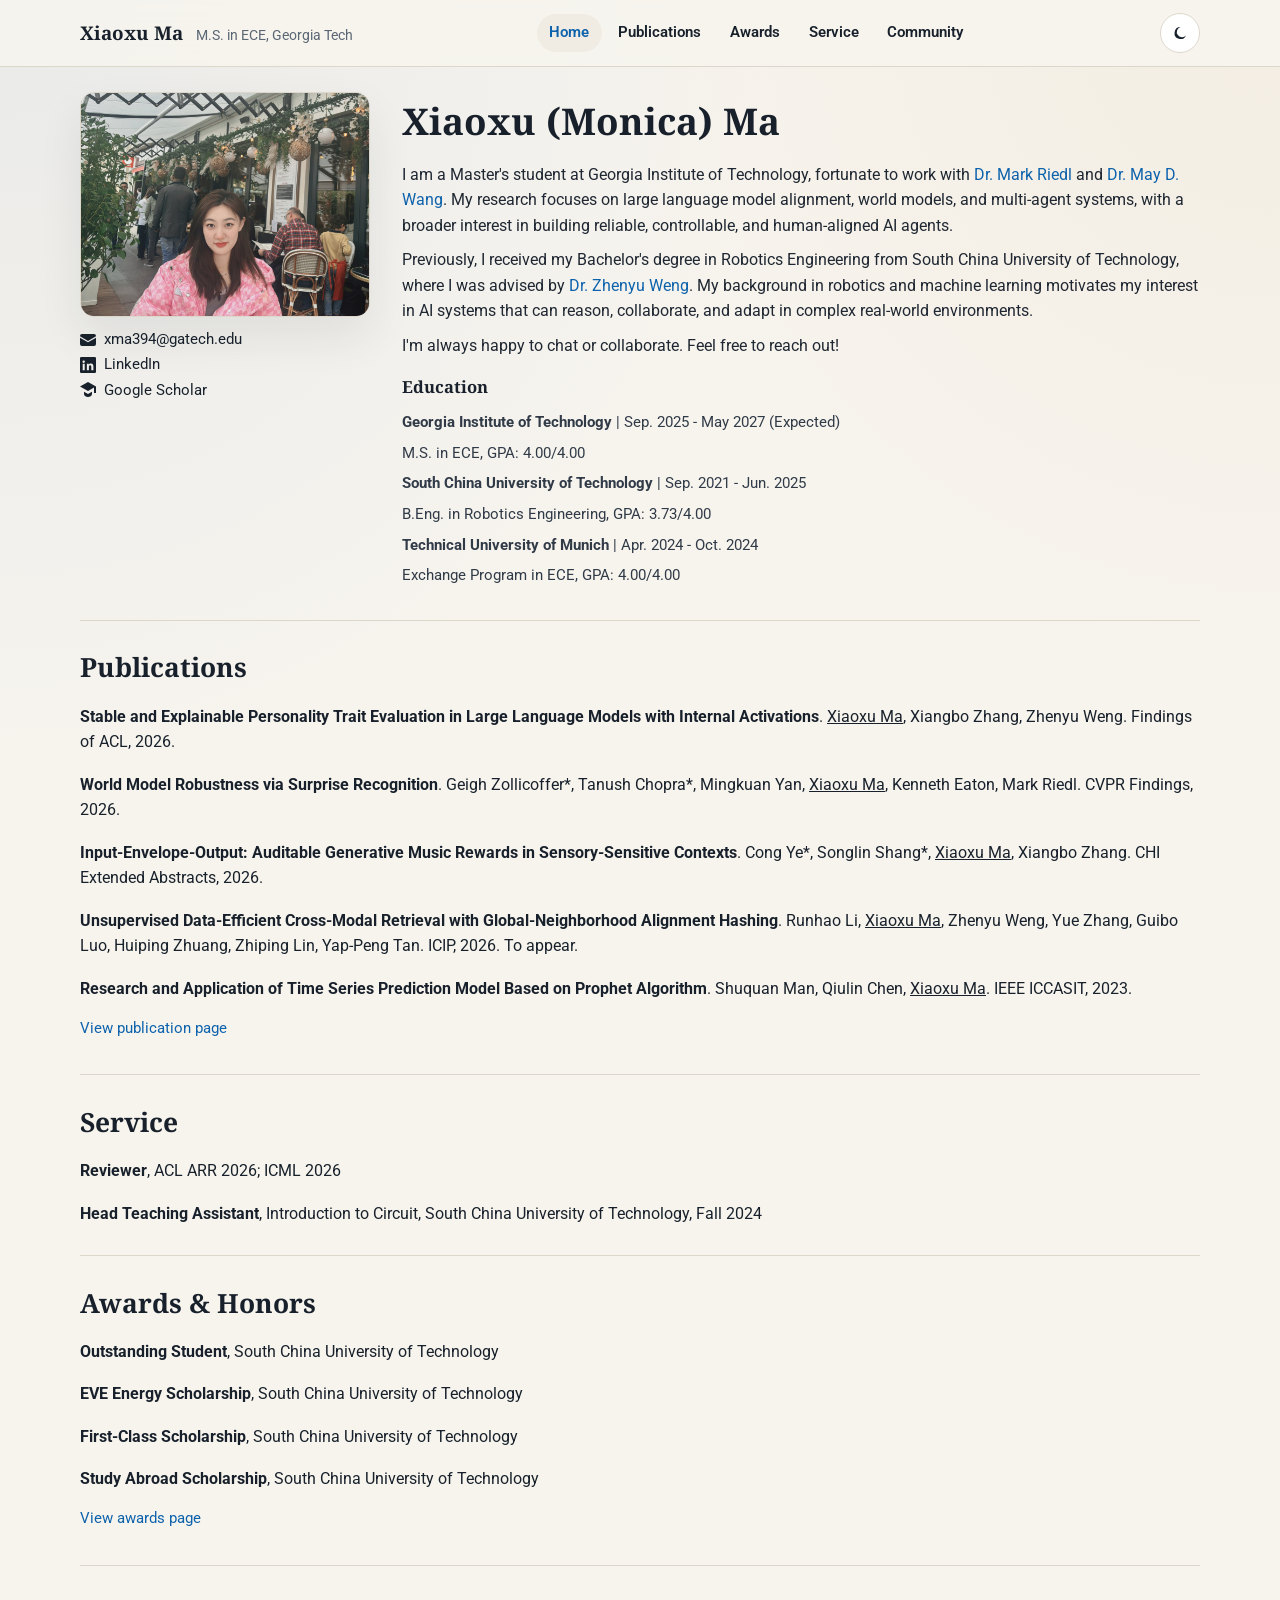
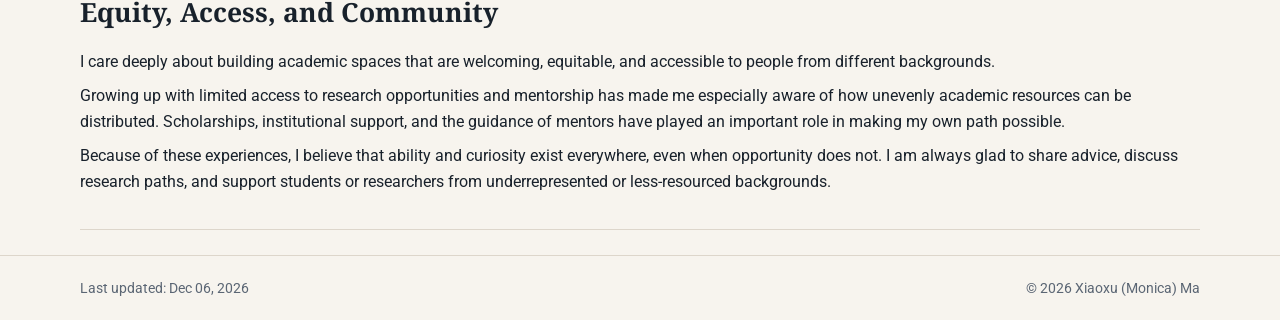
==== index.html @ 96a2be1a "Build personal homepage" ====
<!doctype html>
<html lang="en">
  <head>
    <meta charset="UTF-8" />
    <meta name="viewport" content="width=device-width, initial-scale=1.0" />
    <title>Xiaoxu Ma</title>
    <meta name="description" content="Personal academic homepage." />
    <link rel="preconnect" href="https://fonts.googleapis.com" />
    <link rel="preconnect" href="https://fonts.gstatic.com" crossorigin />
    <link
      href="https://fonts.googleapis.com/css2?family=Roboto:wght@300;400;500;700&amp;family=Noto+Serif:wght@500;700&amp;display=swap"
      rel="stylesheet"
    />
    <link rel="stylesheet" href="assets/css/styles.css?v=20260505a" />
    <script src="assets/js/main.js?v=20260505a" defer></script>
  </head>
  <body id="top">
    <header class="site-header fixed-header">
      <div class="container header-row">
        <div class="title-block">
          <a class="brand" href="#top">Xiaoxu Ma</a>
          <p class="subtitle">M.S. in ECE, Georgia Tech</p>
        </div>

        <button class="menu-toggle" aria-label="Toggle menu" aria-expanded="false">
          <span></span>
          <span></span>
          <span></span>
        </button>

        <nav class="site-nav" aria-label="Main Navigation">
          <a href="#about" class="active">Home</a>
          <a href="publications.html">Publications</a>
          <a href="awards.html">Awards</a>
          <a href="#service">Service</a>
          <a href="#community">Community</a>
        </nav>
        <button class="theme-toggle" type="button" aria-label="Toggle dark mode" aria-pressed="false">
          <svg class="icon icon-moon" viewBox="0 0 24 24" aria-hidden="true">
            <path d="M20 15.3A8 8 0 1 1 12.7 4a7 7 0 1 0 7.3 11.3Z" />
          </svg>
          <svg class="icon icon-sun" viewBox="0 0 24 24" aria-hidden="true">
            <circle cx="12" cy="12" r="4.2" />
            <path d="M12 2.2v2.3M12 19.5v2.3M4.5 4.5l1.6 1.6M17.9 17.9l1.6 1.6M2.2 12h2.3M19.5 12h2.3M4.5 19.5l1.6-1.6M17.9 6.1l1.6-1.6" />
          </svg>
          <span class="sr-only">Toggle theme</span>
        </button>
      </div>
    </header>

    <main class="container main-content">
      <section id="about" class="section reveal visible">
        <div class="about-layout">
          <div class="photo-wrap">
            <div class="photo-stack">
              <img src="assets/img/in_paris.jpg" alt="Xiaoxu Ma portrait" class="photo photo-light" />
              <img src="assets/img/in_paris.jpg" alt="Xiaoxu Ma portrait" class="photo photo-dark" />
            </div>
            <div class="photo-contact">
              <a href="mailto:xma394@gatech.edu">
                <svg class="contact-icon" viewBox="0 0 16 16" aria-hidden="true">
                  <path d="M0 4a2 2 0 0 1 2-2h12a2 2 0 0 1 2 2v.2L8 9 0 4.2V4zm0 1.7V12a2 2 0 0 0 2 2h12a2 2 0 0 0 2-2V5.7L8.5 10a1 1 0 0 1-1 0L0 5.7z" />
                </svg>
                <span>xma394@gatech.edu</span>
              </a>
              <a href="https://www.linkedin.com/in/xiaoxu-ma-424b4730b/" target="_blank" rel="noreferrer">
                <svg class="contact-icon" viewBox="0 0 16 16" aria-hidden="true">
                  <path d="M1.2 0A1.2 1.2 0 0 0 0 1.2v13.6A1.2 1.2 0 0 0 1.2 16h13.6a1.2 1.2 0 0 0 1.2-1.2V1.2A1.2 1.2 0 0 0 14.8 0H1.2zM4.7 13.3H2.7V6.8h2v6.5zm-1-7.4c-.7 0-1.2-.6-1.2-1.2 0-.7.5-1.2 1.2-1.2s1.2.5 1.2 1.2c0 .6-.5 1.2-1.2 1.2zm9.6 7.4h-2v-3.2c0-.8 0-1.8-1.1-1.8-1.1 0-1.3.9-1.3 1.8v3.2h-2V6.8h1.9v.9h.1c.3-.5.9-1.1 2-1.1 2.1 0 2.5 1.4 2.5 3.1v3.6z" />
                </svg>
                <span>LinkedIn</span>
              </a>
              <a href="https://scholar.google.com/citations?user=9jb59YUAAAAJ&hl=en" target="_blank" rel="noreferrer">
                <svg class="contact-icon" viewBox="0 0 16 16" aria-hidden="true">
                  <path d="M8 0 0 4.5 8 9l6-3.4V11h2V4.5L8 0zm-4 9.8V12c0 1.7 2.2 3 4 3s4-1.3 4-3V9.8L8 12 4 9.8z" />
                </svg>
                <span>Google Scholar</span>
              </a>
            </div>
          </div>

          <div class="about-text">
            <h1>Xiaoxu (Monica) Ma</h1>
            <p>
              I am a Master's student at Georgia Institute of Technology, fortunate to work with
              <a href="https://eilab.gatech.edu/mark-riedl.html" target="_blank" rel="noreferrer">Dr. Mark Riedl</a>
              and
              <a href="https://bme.gatech.edu/bio/may-dongmei-wang" target="_blank" rel="noreferrer">Dr. May D. Wang</a>.
              My research focuses on large language model alignment, world models, and multi-agent systems, with a
              broader interest in building reliable, controllable, and human-aligned AI agents.
            </p>
            <p>
              Previously, I received my Bachelor's degree in Robotics Engineering from South China University of
              Technology, where I was advised by
              <a href="https://www2.scut.edu.cn/wusie_en/2024/1022/c25923a565436/page.htm" target="_blank" rel="noreferrer">Dr. Zhenyu Weng</a>.
              My background in robotics and machine learning motivates my interest in AI systems that can reason,
              collaborate, and adapt in complex real-world environments.
            </p>
            <p>
              I'm always happy to chat or collaborate. Feel free to reach out!
            </p>
            <div class="meta-grid">
              <div>
                <h2>Education</h2>
                <p><strong>Georgia Institute of Technology</strong> | Sep. 2025 - May 2027 (Expected)</p>
                <p>M.S. in ECE, GPA: 4.00/4.00</p>
                <p><strong>South China University of Technology</strong> | Sep. 2021 - Jun. 2025</p>
                <p>B.Eng. in Robotics Engineering, GPA: 3.73/4.00</p>
                <p><strong>Technical University of Munich</strong> | Apr. 2024 - Oct. 2024</p>
                <p>Exchange Program in ECE, GPA: 4.00/4.00</p>
              </div>
            </div>
          </div>
        </div>
      </section>

      <hr />

      <section id="publications" class="section reveal">
        <h2>Publications</h2>
        <ul class="entry-list no-bullet">
          <li>
            <p>
              <strong>Stable and Explainable Personality Trait Evaluation in Large Language Models with Internal Activations</strong>.
              <u>Xiaoxu Ma</u>, Xiangbo Zhang, Zhenyu Weng. Findings of ACL, 2026.
            </p>
          </li>
          <li>
            <p>
              <strong>World Model Robustness via Surprise Recognition</strong>. Geigh Zollicoffer*, Tanush Chopra*,
              Mingkuan Yan, <u>Xiaoxu Ma</u>, Kenneth Eaton, Mark Riedl. CVPR Findings, 2026.
            </p>
          </li>
          <li>
            <p>
              <strong>Input-Envelope-Output: Auditable Generative Music Rewards in Sensory-Sensitive Contexts</strong>.
              Cong Ye*, Songlin Shang*, <u>Xiaoxu Ma</u>, Xiangbo Zhang. CHI Extended Abstracts, 2026.
            </p>
          </li>
          <li>
            <p>
              <strong>Unsupervised Data-Efficient Cross-Modal Retrieval with Global-Neighborhood Alignment Hashing</strong>.
              Runhao Li, <u>Xiaoxu Ma</u>, Zhenyu Weng, Yue Zhang, Guibo Luo, Huiping Zhuang, Zhiping Lin, Yap-Peng Tan.
              ICIP, 2026. To appear.
            </p>
          </li>
          <li>
            <p>
              <strong>Research and Application of Time Series Prediction Model Based on Prophet Algorithm</strong>.
              Shuquan Man, Qiulin Chen, <u>Xiaoxu Ma</u>. IEEE ICCASIT, 2023.
            </p>
          </li>
        </ul>
        <p class="jump-link"><a href="publications.html">View publication page</a></p>
      </section>

      <hr />

      <section id="service" class="section reveal">
        <h2>Service</h2>
        <ul class="entry-list no-bullet">
          <li><p><strong>Reviewer</strong>, ACL ARR 2026; ICML 2026</p></li>
          <li><p><strong>Head Teaching Assistant</strong>, Introduction to Circuit, South China University of Technology, Fall 2024</p></li>
        </ul>
      </section>

      <hr />

      <section id="awards" class="section reveal">
        <h2>Awards &amp; Honors</h2>
        <ul class="entry-list no-bullet">
          <li><p><strong>Outstanding Student</strong>, South China University of Technology</p></li>
          <li><p><strong>EVE Energy Scholarship</strong>, South China University of Technology</p></li>
          <li><p><strong>First-Class Scholarship</strong>, South China University of Technology</p></li>
          <li><p><strong>Study Abroad Scholarship</strong>, South China University of Technology</p></li>
        </ul>
        <p class="jump-link"><a href="awards.html">View awards page</a></p>
      </section>

      <hr />

      <section id="community" class="section reveal">
        <h2>Equity, Access, and Community</h2>
        <p>
          I care deeply about building academic spaces that are welcoming, equitable, and accessible to people from
          different backgrounds.
        </p>
        <p>
          Growing up with limited access to research opportunities and mentorship has made me especially aware of how
          unevenly academic resources can be distributed. Scholarships, institutional support, and the guidance of
          mentors have played an important role in making my own path possible.
        </p>
        <p>
          Because of these experiences, I believe that ability and curiosity exist everywhere, even when opportunity
          does not. I am always glad to share advice, discuss research paths, and support students or researchers from
          underrepresented or less-resourced backgrounds.
        </p>
      </section>

      <hr />
    </main>

    <footer class="site-footer">
      <div class="container footer-row">
        <p>Last updated: <span id="last-updated"></span></p>
        <p>&copy; <span id="current-year"></span> Xiaoxu (Monica) Ma</p>
      </div>
    </footer>
  </body>
</html>
---- assets/css/styles.css ----
:root {
  --bg: #f7f4ee;
  --surface: rgba(255, 255, 255, 0.92);
  --surface-strong: #ffffff;
  --surface-soft: #f1ece3;
  --text: #18212b;
  --muted: #5b6674;
  --line: #ddd6cb;
  --link: #0d62ac;
  --link-hover: #093d6d;
  --header-bg: rgba(247, 244, 238, 0.9);
  --mobile-nav-bg: rgba(250, 247, 241, 0.98);
  --menu-line: #18212b;
  --about-text: #1f2732;
  --meta-text: #313b48;
  --accent: #141a24;
  --accent-soft: #eef4fb;
  --tag-bg: #f5f7fa;
  --tag-text: #556171;
  --success-bg: #edf8f0;
  --success-text: #2d6e41;
  --warning-bg: #fff3df;
  --warning-text: #8a5b00;
  --shadow: 0 20px 44px rgba(24, 33, 43, 0.08);
  --max-width: 1120px;
}

[data-theme="dark"] {
  --bg: #0f141b;
  --surface: rgba(22, 28, 38, 0.92);
  --surface-strong: #171d27;
  --surface-soft: #202838;
  --text: #ebeff6;
  --muted: #aab2c1;
  --line: #2d3849;
  --link: #8cc0ff;
  --link-hover: #b4d5ff;
  --header-bg: rgba(15, 20, 27, 0.9);
  --mobile-nav-bg: rgba(20, 25, 34, 0.98);
  --menu-line: #ebeff6;
  --about-text: #dce3ee;
  --meta-text: #c8d1df;
  --accent: #f4f7fb;
  --accent-soft: #212b39;
  --tag-bg: #1c2330;
  --tag-text: #c6d1e0;
  --success-bg: rgba(44, 90, 59, 0.28);
  --success-text: #b7ebc6;
  --warning-bg: rgba(122, 92, 28, 0.28);
  --warning-text: #ffe0a1;
  --shadow: 0 24px 50px rgba(0, 0, 0, 0.22);
}

* {
  box-sizing: border-box;
}

html {
  scroll-behavior: smooth;
}

body {
  margin: 0;
  font-family: "Roboto", "Helvetica Neue", Arial, sans-serif;
  color: var(--text);
  background:
    radial-gradient(circle at top left, rgba(72, 113, 167, 0.08), transparent 34%),
    radial-gradient(circle at top right, rgba(196, 157, 86, 0.08), transparent 30%),
    var(--bg);
  line-height: 1.6;
  padding-top: 66px;
  transition: background-color 0.25s ease, color 0.25s ease;
}

a {
  color: var(--link);
  text-decoration: none;
}

a:hover {
  color: var(--link-hover);
}

img {
  display: block;
  max-width: 100%;
}

h1,
h2,
h3 {
  margin: 0;
  font-family: "Noto Serif", Georgia, serif;
  font-weight: 700;
}

h1 {
  font-size: clamp(1.85rem, 3vw, 2.3rem);
  margin-bottom: 0.7rem;
}

h2 {
  font-size: clamp(1.35rem, 2.4vw, 1.65rem);
  margin-bottom: 0.95rem;
}

p {
  margin: 0;
  padding-bottom: 0.55rem;
  color: var(--text);
}

hr {
  border: 0;
  border-top: 1px solid var(--line);
  margin: 0;
}

.container {
  width: min(var(--max-width), 92vw);
  margin: 0 auto;
}

.fixed-header {
  position: fixed;
  top: 0;
  left: 0;
  width: 100%;
  z-index: 100;
}

.site-header {
  background: var(--header-bg);
  border-bottom: 1px solid var(--line);
  backdrop-filter: blur(14px);
}

.header-row {
  min-height: 66px;
  display: flex;
  align-items: center;
  justify-content: space-between;
  gap: 0.8rem;
}

.title-block {
  display: flex;
  align-items: baseline;
  gap: 0.8rem;
  min-width: 0;
}

.brand {
  font-family: "Noto Serif", Georgia, serif;
  font-size: 1.18rem;
  color: var(--text);
  font-weight: 700;
  white-space: nowrap;
}

.subtitle {
  padding-bottom: 0;
  color: var(--muted);
  font-size: 0.87rem;
  white-space: nowrap;
  overflow: hidden;
  text-overflow: ellipsis;
}

.site-nav {
  display: flex;
  align-items: center;
  list-style: none;
  gap: 0.24rem;
}

.site-nav a {
  color: var(--text);
  font-size: 0.93rem;
  font-weight: 600;
  padding: 0.45rem 0.78rem;
  border-radius: 999px;
  transition: background-color 0.2s ease, color 0.2s ease;
}

.site-nav a:hover,
.site-nav a.active {
  color: var(--link);
  background: var(--surface-soft);
}

.menu-toggle {
  display: none;
  border: 0;
  background: transparent;
  padding: 0;
  cursor: pointer;
}

.menu-toggle span {
  display: block;
  width: 22px;
  height: 2px;
  margin: 4px 0;
  background: var(--menu-line);
  border-radius: 2px;
}

.theme-toggle {
  width: 40px;
  height: 40px;
  border: 1px solid var(--line);
  background: var(--surface-strong);
  color: var(--text);
  border-radius: 999px;
  padding: 0;
  display: inline-flex;
  align-items: center;
  justify-content: center;
  cursor: pointer;
  transition: border-color 0.2s ease, color 0.2s ease, background-color 0.2s ease;
}

.theme-toggle:hover {
  color: var(--link);
  border-color: var(--link);
}

.theme-toggle .icon {
  width: 18px;
  height: 18px;
  stroke: currentColor;
  fill: none;
  stroke-width: 1.7;
  stroke-linecap: round;
  stroke-linejoin: round;
}

.theme-toggle .icon-moon path {
  fill: currentColor;
  stroke: none;
}

.theme-toggle .icon-sun {
  display: none;
}

[data-theme="dark"] .theme-toggle .icon-sun {
  display: block;
}

[data-theme="dark"] .theme-toggle .icon-moon {
  display: none;
}

.sr-only {
  position: absolute;
  width: 1px;
  height: 1px;
  padding: 0;
  margin: -1px;
  overflow: hidden;
  clip: rect(0, 0, 0, 0);
  white-space: nowrap;
  border: 0;
}

.main-content {
  padding: 0 0 0.8rem;
}

.section {
  padding: 1.6rem 0;
}

.about-layout {
  display: grid;
  grid-template-columns: 290px 1fr;
  gap: 2rem;
  align-items: start;
}

.photo-wrap {
  width: 100%;
}

.photo-stack {
  width: 100%;
  max-width: 290px;
}

.photo {
  width: 100%;
  max-width: 100%;
  border-radius: 14px;
  border: 1px solid var(--line);
  box-shadow: var(--shadow);
}

.photo-dark {
  display: none;
}

[data-theme="dark"] .photo-light {
  display: none;
}

[data-theme="dark"] .photo-dark {
  display: block;
}

.photo-contact {
  margin-top: 0.85rem;
  display: grid;
  gap: 0.48rem;
}

.photo-contact a {
  display: inline-flex;
  align-items: center;
  gap: 0.5rem;
  color: var(--text);
  font-size: 0.92rem;
  line-height: 1.2;
}

.photo-contact a:hover {
  color: var(--link);
}

.photo-contact .contact-icon {
  width: 16px;
  height: 16px;
  flex: 0 0 16px;
  fill: currentColor;
}

.about-text p {
  color: var(--about-text);
}

.meta-grid {
  display: grid;
  grid-template-columns: 1fr;
  gap: 1.2rem;
  margin-top: 0.45rem;
}

.meta-grid h2 {
  font-size: 1.04rem;
  margin-bottom: 0.55rem;
}

.meta-grid p {
  color: var(--meta-text);
  font-size: 0.95rem;
  padding-bottom: 0.4rem;
}

.no-bullet {
  margin: 0;
  padding: 0;
  list-style: none;
}

.entry-list {
  display: grid;
  gap: 0.85rem;
}

.entry-list li {
  margin: 0;
}

.entry-list p {
  padding-bottom: 0.2rem;
}

.jump-link {
  margin-top: 0.7rem;
  font-size: 0.95rem;
}

.cv-viewer {
  width: 100%;
  min-height: 760px;
  border: 1px solid var(--line);
}

.site-footer {
  border-top: 1px solid var(--line);
  margin-top: 0.8rem;
}

.footer-row {
  min-height: 64px;
  display: flex;
  align-items: center;
  justify-content: space-between;
  gap: 0.7rem;
  flex-wrap: wrap;
}

.footer-row p {
  color: var(--muted);
  font-size: 0.88rem;
  padding-bottom: 0;
}

.page-main {
  padding: 1.7rem 0 1.1rem;
}

.page-intro {
  margin-bottom: 1.15rem;
  display: flex;
  align-items: flex-end;
  justify-content: space-between;
  gap: 1rem;
}

.page-intro-copy {
  max-width: 720px;
}

.page-intro-copy p {
  color: var(--muted);
  padding-bottom: 0;
}

.page-intro-link,
.toolbar-link,
.paper-links a {
  display: inline-flex;
  align-items: center;
  justify-content: center;
  min-height: 42px;
  padding: 0.72rem 1rem;
  border-radius: 999px;
  border: 1px solid var(--line);
  background: var(--surface-strong);
  color: var(--text);
  font-size: 0.92rem;
  font-weight: 600;
  transition: border-color 0.2s ease, color 0.2s ease, background-color 0.2s ease;
}

.page-intro-link:hover,
.toolbar-link:hover,
.paper-links a:hover {
  color: var(--link);
  border-color: var(--link);
  background: var(--surface-soft);
}

.stats-grid {
  display: grid;
  grid-template-columns: repeat(3, minmax(0, 1fr));
  gap: 1rem;
  margin-bottom: 1.1rem;
}

.stats-grid-publications {
  grid-template-columns: minmax(0, 1.5fr) minmax(0, 1fr);
}

.stat-card,
.timeline-card,
.publication-toolbar,
.publication-card,
.honor-card,
.contact-card,
.empty-state {
  border: 1px solid var(--line);
  border-radius: 22px;
  background: var(--surface);
  box-shadow: var(--shadow);
}

.stat-card {
  padding: 1.35rem 1.45rem;
  display: flex;
  flex-direction: column;
  gap: 0.35rem;
}

.stat-card-emphasis {
  background:
    linear-gradient(135deg, rgba(13, 98, 172, 0.08), rgba(20, 26, 36, 0.02)),
    var(--surface);
}

.stat-number {
  font-size: clamp(1.75rem, 4vw, 3rem);
  font-weight: 700;
  line-height: 1;
  letter-spacing: -0.05em;
  overflow-wrap: anywhere;
}

.stat-label {
  color: var(--muted);
  font-size: 0.95rem;
}

.pub-dashboard {
  display: grid;
  gap: 1rem;
  margin-bottom: 1.1rem;
}

.section-heading {
  display: flex;
  align-items: center;
  justify-content: space-between;
  gap: 0.9rem;
  margin-bottom: 1rem;
}

.section-heading h2 {
  font-size: 1.2rem;
  margin-bottom: 0;
}

.section-heading p {
  color: var(--muted);
  font-size: 0.92rem;
  padding-bottom: 0;
}

.timeline-card {
  padding: 1.3rem 1.45rem 1.4rem;
}

.timeline-list {
  display: grid;
  gap: 0.9rem;
}

.timeline-row {
  display: grid;
  grid-template-columns: 62px minmax(0, 1fr);
  gap: 0.9rem;
  align-items: center;
}

.timeline-year {
  color: var(--muted);
  font-weight: 600;
  font-size: 0.94rem;
}

.timeline-track {
  height: 24px;
  border-radius: 999px;
  background: var(--surface-soft);
  overflow: hidden;
  position: relative;
}

.timeline-bar {
  height: 100%;
  min-width: 24px;
  border-radius: 999px;
  background: linear-gradient(90deg, #10151d, #273244);
  display: flex;
  align-items: center;
  justify-content: flex-end;
  padding-right: 0.45rem;
}

[data-theme="dark"] .timeline-bar {
  background: linear-gradient(90deg, #edf2fb, #c9d4e5);
}

.timeline-value {
  min-width: 18px;
  color: #ffffff;
  font-size: 0.8rem;
  font-weight: 700;
  text-align: center;
}

[data-theme="dark"] .timeline-value {
  color: #111318;
}

.publication-toolbar {
  padding: 1.2rem 1.3rem;
  margin-bottom: 1.15rem;
}

.toolbar-head {
  display: flex;
  align-items: center;
  justify-content: space-between;
  gap: 1rem;
  margin-bottom: 0.95rem;
}

.toolbar-head h2 {
  font-size: 1.15rem;
  margin-bottom: 0.2rem;
}

.toolbar-head p {
  color: var(--muted);
  font-size: 0.92rem;
  padding-bottom: 0;
}

.filter-group,
.toggle-group,
.tag-row,
.publication-badges,
.paper-links {
  display: flex;
  flex-wrap: wrap;
  gap: 0.65rem;
}

.toggle-group {
  margin-top: 0.9rem;
}

.filter-chip,
.toggle-chip {
  appearance: none;
  border: 1px solid var(--line);
  background: var(--surface-strong);
  color: var(--text);
  border-radius: 999px;
  padding: 0.62rem 0.95rem;
  font: inherit;
  font-size: 0.91rem;
  cursor: pointer;
  transition: border-color 0.2s ease, background-color 0.2s ease, color 0.2s ease;
}

.filter-chip:hover,
.toggle-chip:hover {
  border-color: var(--link);
  color: var(--link);
}

.filter-chip.active,
.toggle-chip.active {
  background: var(--accent);
  border-color: var(--accent);
  color: var(--bg);
}

[data-theme="dark"] .filter-chip.active,
[data-theme="dark"] .toggle-chip.active {
  color: #111318;
}

.publication-results {
  display: grid;
  gap: 1rem;
}

.pub-year-block {
  display: grid;
  gap: 0.7rem;
}

.pub-year-header {
  display: flex;
  align-items: baseline;
  justify-content: space-between;
  gap: 0.8rem;
}

.pub-year-header h2 {
  margin-bottom: 0;
}

.pub-year-header p {
  color: var(--muted);
  font-size: 0.92rem;
  padding-bottom: 0;
}

.publication-list {
  display: grid;
  gap: 0.85rem;
}

.publication-card {
  padding: 1.2rem 1.3rem;
}

.publication-card h3 {
  font-size: 1.04rem;
  line-height: 1.45;
  margin-bottom: 0.45rem;
}

.publication-card .authors {
  color: var(--text);
  font-size: 0.95rem;
  padding-bottom: 0.35rem;
}

.publication-venue {
  color: var(--text);
  font-size: 0.94rem;
  font-style: italic;
  padding-bottom: 0.15rem;
}

.publication-meta {
  color: var(--muted);
  font-size: 0.9rem;
  padding-bottom: 0.8rem;
}

.tag-row {
  margin-bottom: 0.95rem;
}

.tag-chip {
  padding: 0.4rem 0.72rem;
  border-radius: 999px;
  background: var(--tag-bg);
  color: var(--tag-text);
  font-size: 0.8rem;
  font-weight: 500;
}

.badge {
  display: inline-flex;
  align-items: center;
  min-height: 28px;
  padding: 0.38rem 0.72rem;
  border-radius: 999px;
  background: var(--tag-bg);
  color: var(--tag-text);
  font-size: 0.79rem;
  font-weight: 700;
  letter-spacing: 0.01em;
}

.publication-badges {
  margin-bottom: 0.85rem;
}

.badge-reviewed {
  background: var(--accent);
  color: var(--bg);
}

[data-theme="dark"] .badge-reviewed {
  color: #111318;
}

.badge-preprint {
  background: var(--accent-soft);
  color: var(--link);
}

.badge-first-author {
  background: var(--success-bg);
  color: var(--success-text);
}

.badge-status {
  background: #eef1f5;
  color: #415067;
}

[data-theme="dark"] .badge-status {
  background: #252e3b;
  color: #d8e0ee;
}

.badge-accent {
  background: var(--warning-bg);
  color: var(--warning-text);
}

.paper-links {
  margin-top: 0.2rem;
}

.contact-card,
.empty-state {
  padding: 1.2rem 1.3rem;
}

.contact-card p,
.empty-state p {
  padding-bottom: 0;
}

.empty-state h2 {
  font-size: 1.08rem;
  margin-bottom: 0.45rem;
}

.honor-board {
  display: grid;
  grid-template-columns: repeat(2, minmax(0, 1fr));
  gap: 1rem;
}

.honor-card {
  padding: 1.35rem 1.4rem;
  min-height: 190px;
  display: flex;
  flex-direction: column;
  justify-content: space-between;
  gap: 0.6rem;
}

.honor-year {
  color: var(--muted);
  font-size: 0.9rem;
  font-weight: 700;
  letter-spacing: 0.04em;
  text-transform: uppercase;
  padding-bottom: 0;
}

.honor-card h2 {
  font-size: 1.18rem;
  margin-bottom: 0;
}

.honor-org {
  color: var(--meta-text);
  font-size: 0.96rem;
  padding-bottom: 0;
}

.reveal {
  opacity: 0;
  transform: translateY(10px);
  transition: opacity 0.4s ease, transform 0.4s ease;
}

.reveal.visible {
  opacity: 1;
  transform: translateY(0);
}

.delay-1 {
  transition-delay: 0.08s;
}

.delay-2 {
  transition-delay: 0.16s;
}

@media (max-width: 960px) {
  .subtitle {
    display: none;
  }

  .meta-grid {
    grid-template-columns: 1fr;
    gap: 0.8rem;
  }

  .about-layout {
    grid-template-columns: 180px 1fr;
    gap: 1.2rem;
  }

  .photo {
    max-width: 180px;
  }
}

@media (max-width: 760px) {
  body {
    padding-top: 60px;
  }

  .header-row {
    min-height: 60px;
  }

  .menu-toggle {
    display: inline-block;
  }

  .site-nav {
    position: absolute;
    top: 60px;
    right: 4vw;
    left: 4vw;
    border: 1px solid var(--line);
    border-radius: 18px;
    background: var(--mobile-nav-bg);
    padding: 0.5rem;
    display: none;
    flex-direction: column;
    align-items: stretch;
    gap: 0;
    box-shadow: var(--shadow);
  }

  .site-nav a {
    padding: 0.62rem 0.72rem;
    border-radius: 12px;
  }

  .site-nav.open {
    display: flex;
  }

  .about-layout,
  .stats-grid,
  .stats-grid-publications,
  .honor-board {
    grid-template-columns: 1fr;
  }

  .photo-wrap {
    width: 160px;
  }

  .page-intro,
  .toolbar-head,
  .pub-year-header,
  .section-heading {
    flex-direction: column;
    align-items: flex-start;
  }

  .timeline-row {
    grid-template-columns: 48px minmax(0, 1fr);
    gap: 0.7rem;
  }

  .publication-toolbar,
  .timeline-card,
  .publication-card,
  .stat-card,
  .honor-card,
  .contact-card,
  .empty-state {
    padding: 1.1rem;
  }

  .cv-viewer {
    min-height: 520px;
  }
}
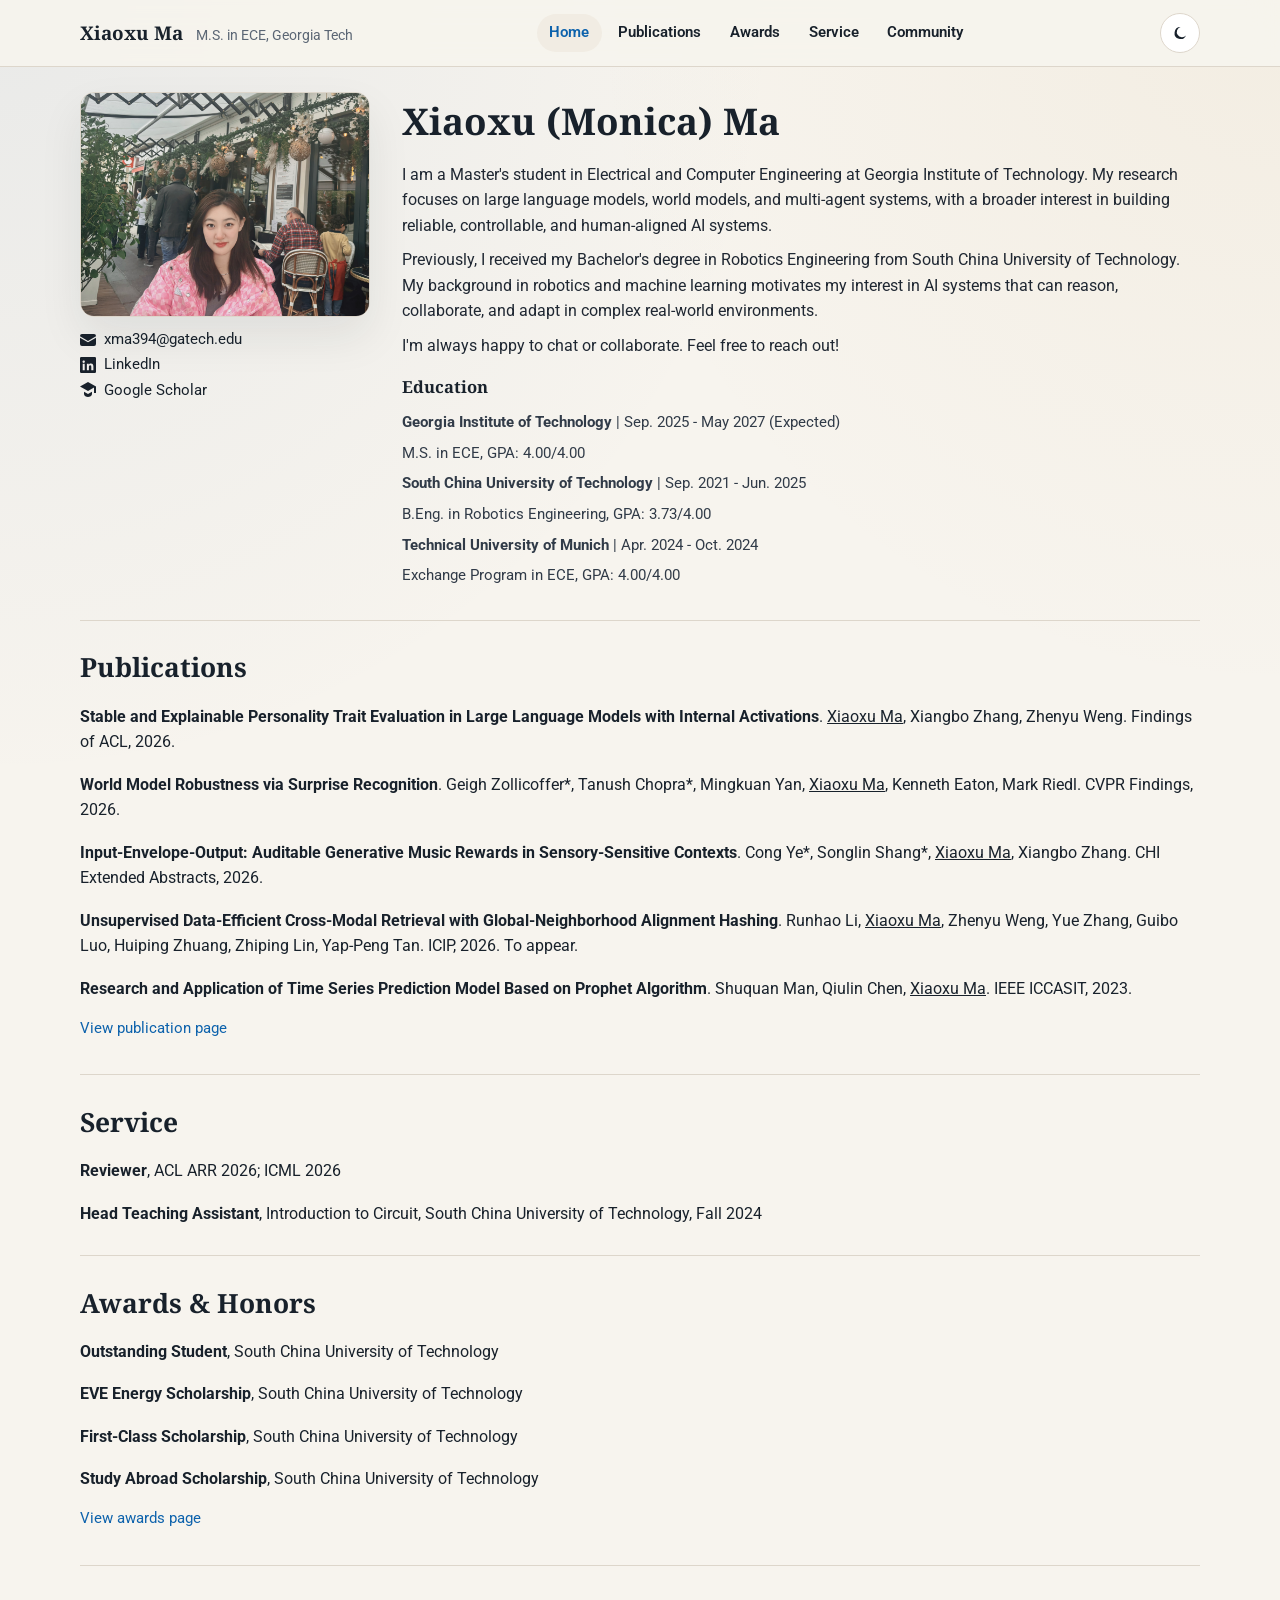
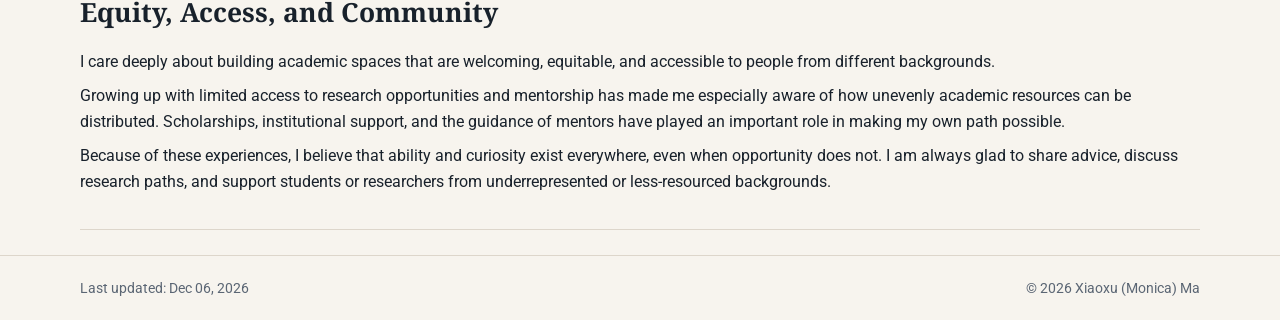
==== commit a5fadaf3: "Revise personal description in index.html Updated personal introduction and research focus in the ab" ====
--- a/index.html
+++ b/index.html
@@ -80,21 +80,19 @@
 
           <div class="about-text">
             <h1>Xiaoxu (Monica) Ma</h1>
-            <p>
-              I am a Master's student at Georgia Institute of Technology, fortunate to work with
-              <a href="https://eilab.gatech.edu/mark-riedl.html" target="_blank" rel="noreferrer">Dr. Mark Riedl</a>
-              and
-              <a href="https://bme.gatech.edu/bio/may-dongmei-wang" target="_blank" rel="noreferrer">Dr. May D. Wang</a>.
-              My research focuses on large language model alignment, world models, and multi-agent systems, with a
-              broader interest in building reliable, controllable, and human-aligned AI agents.
-            </p>
+          
+            <p>
+              I am a Master's student in Electrical and Computer Engineering at Georgia Institute of Technology.
+              My research focuses on large language models, world models, and multi-agent systems, with a broader
+              interest in building reliable, controllable, and human-aligned AI systems.
+            </p>
+          
             <p>
               Previously, I received my Bachelor's degree in Robotics Engineering from South China University of
-              Technology, where I was advised by
-              <a href="https://www2.scut.edu.cn/wusie_en/2024/1022/c25923a565436/page.htm" target="_blank" rel="noreferrer">Dr. Zhenyu Weng</a>.
-              My background in robotics and machine learning motivates my interest in AI systems that can reason,
-              collaborate, and adapt in complex real-world environments.
-            </p>
+              Technology. My background in robotics and machine learning motivates my interest in AI systems that
+              can reason, collaborate, and adapt in complex real-world environments.
+            </p>
+          
             <p>
               I'm always happy to chat or collaborate. Feel free to reach out!
             </p>
